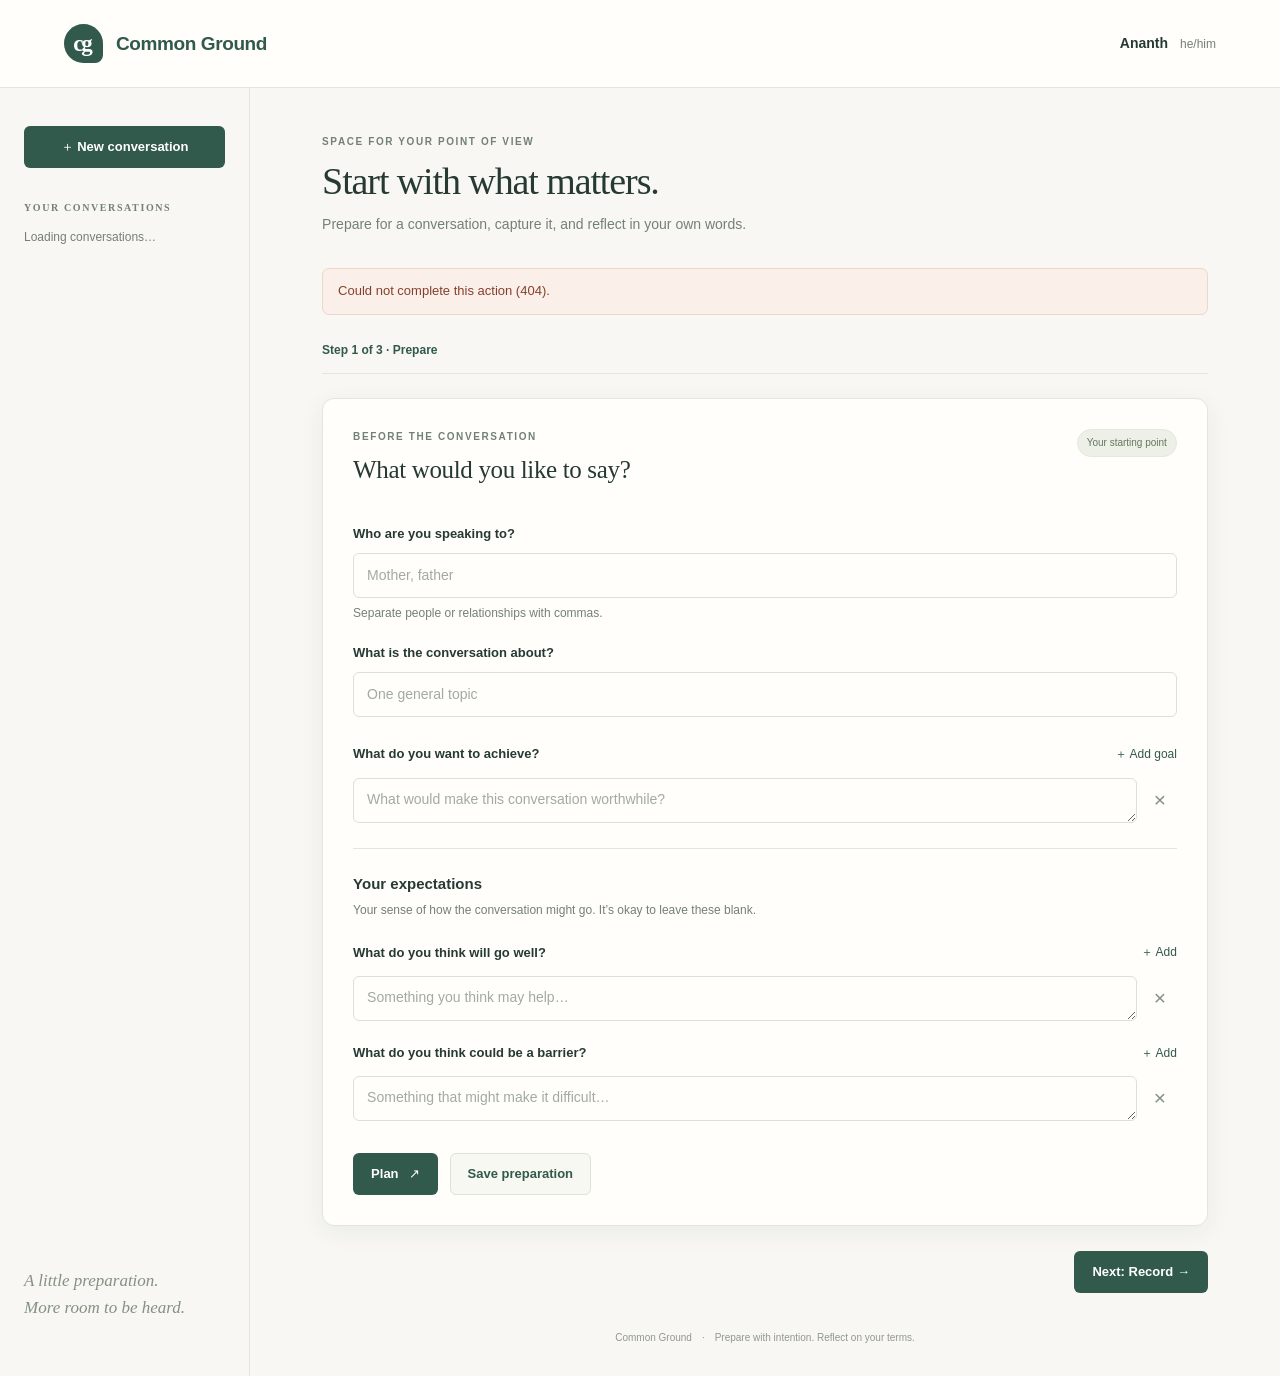
==== static/index.html @ 9dd07d62 "Fix app integration and restore reflection endpoints" ====
<!doctype html>
<html lang="en">
<head>
  <meta charset="utf-8">
  <meta name="viewport" content="width=device-width, initial-scale=1">
  <meta name="theme-color" content="#31594c">
  <title>Common Ground · Conversation preparation</title>
  <link rel="stylesheet" href="/static/style.css">
  <script type="module" src="/static/app.js"></script>
</head>
<body>
  <header class="topbar"><a class="brand" href="/" aria-label="Common Ground home"><span class="brand-mark" aria-hidden="true">cg</span><span>Common Ground</span></a><span class="profile" id="profile">Ananth <span>he/him</span></span></header>
  <div class="workspace">
    <aside class="sidebar" aria-label="Your conversations">
      <button class="button primary" id="new-session">＋ New conversation</button>
      <h2 class="eyebrow">Your conversations</h2>
      <div id="session-list" class="session-list"><p class="muted small">Loading conversations…</p></div>
      <p class="sidebar-note">A little preparation.<br>More room to be heard.</p>
    </aside>
    <main>
      <div class="page-heading"><div><p class="eyebrow">Space for your point of view</p><h1 id="page-title">Start with what matters.</h1><p id="page-description">Prepare for a conversation, capture it, and reflect in your own words.</p></div><button id="delete-session" class="text-button danger" hidden>Delete conversation</button></div>
      <div id="notice" class="notice" role="status" aria-live="polite" hidden></div>
      <p id="stage-progress" class="stage-progress" role="status">Step 1 of 3 · Prepare</p>
      <nav id="stage-tabs" class="stage-tabs" aria-label="Completed conversation" hidden>
        <button type="button" data-stage="prepare" aria-controls="prepare-stage">Preparation</button>
        <button type="button" data-stage="record" aria-controls="record-stage">Recording</button>
        <button type="button" data-stage="reflect" aria-controls="reflect-stage">Self-evaluation</button>
      </nav>
      <section id="prepare-stage" class="stage-panel" aria-label="Prepare">
        <form id="preparation-form" class="panel">
          <div class="section-heading"><div><p class="eyebrow">Before the conversation</p><h2>What would you like to say?</h2></div><span class="pill">Your starting point</span></div>
          <fieldset id="preparation-fields">
            <label for="audience">Who are you speaking to?</label><input id="audience" name="audience" placeholder="Mother, father" required maxlength="2000" aria-describedby="audience-help"><p class="help" id="audience-help">Separate people or relationships with commas.</p>
            <label for="topic">What is the conversation about?</label><input id="topic" name="topic" placeholder="One general topic" required maxlength="2000">
            <div class="field-group"><div class="label-row"><label id="goals-label">What do you want to achieve?</label><button type="button" class="add-button" data-add="goals" aria-label="Add a goal">＋ Add goal</button></div><div id="goals" aria-labelledby="goals-label"></div></div>
            <div class="expectations"><h3>Your expectations</h3><p class="help">Your sense of how the conversation might go. It’s okay to leave these blank.</p><div class="field-group"><div class="label-row"><label id="positives-label">What do you think will go well?</label><button type="button" class="add-button" data-add="positives" aria-label="Add something that might go well">＋ Add</button></div><div id="positives" aria-labelledby="positives-label"></div></div><div class="field-group"><div class="label-row"><label id="barriers-label">What do you think could be a barrier?</label><button type="button" class="add-button" data-add="barriers" aria-label="Add a possible barrier">＋ Add</button></div><div id="barriers" aria-labelledby="barriers-label"></div></div></div>
          </fieldset>
          <div id="preparation-locked" class="help" hidden>This preparation is preserved with your recording or reflection. Start a new conversation to change your goals.</div>
          <div id="clarifications" hidden></div>
          <div class="actions"><button type="submit" class="button primary" id="plan-button">Plan <span aria-hidden="true">↗</span></button><button type="button" class="button secondary" id="save-preparation">Save preparation</button><span class="help" id="model-status"></span></div>
        </form>
        <section class="panel plan-panel" id="plan-panel" hidden><div class="section-heading"><div><p class="eyebrow">A possible way forward</p><h2>Your conversation plan</h2></div><span class="pill">AI draft · editable</span></div><div class="plan-toolbar"><p class="help">A suggested sequence. Use the words that feel right to you.</p><button type="button" class="button secondary" id="edit-plan" aria-controls="plan-editor" aria-expanded="false">Edit wording</button></div><form id="chosen-plan-form"><div id="plan-preview"></div><div id="plan-editor" hidden></div><div class="actions"><button class="button primary" type="submit" id="save-plan">Save this plan</button><button class="button secondary" type="button" id="reject-plan">Discard suggestions</button><span class="help" id="plan-save-status"></span></div></form></section>
        <div class="stage-navigation"><button type="button" class="button primary" id="go-record">Next: Record →</button></div>
      </section>
      <section id="record-stage" class="stage-panel" aria-label="Record" hidden><div class="panel recording-panel"><p class="eyebrow">During the conversation</p><h2>Be present. We’ll keep the recording.</h2><p class="muted">Audio is saved with this conversation. There are no live alerts or analysis.</p><div class="recording-display"><div id="recording-orb" class="recording-orb" aria-hidden="true"><span></span></div><div class="timer" id="recording-timer">00:00</div><p id="recording-status" role="status" aria-live="polite">Ready when you are.</p></div><p class="help" id="recording-help">Keep this page open while recording. Let everyone know before you start.</p><div class="actions centered"><button class="button primary" id="start-recording">Start recording</button><button class="button stop" id="stop-recording" hidden>Stop and save</button><button class="button primary" id="retry-recording" hidden>Retry save</button><a class="button secondary" id="download-recording" hidden>Download a backup</a><button class="text-button danger" id="discard-recording" hidden>Discard captured audio</button></div><audio id="recording-playback" controls preload="metadata" hidden></audio><p id="recording-saved" class="help" hidden>Saved as MP4. You can return to this recording later.</p></div><div class="stage-navigation"><button type="button" class="button secondary" id="back-prepare">← Back to preparation</button><button type="button" class="button primary" id="go-reflect">Next: Self-evaluation →</button></div></section>
      <section id="reflect-stage" class="stage-panel" aria-label="Reflect" hidden><form class="panel" id="evaluation-form"><div class="section-heading"><div><p class="eyebrow">After the conversation</p><h2>How did it go for you?</h2></div><span class="pill">In your own words</span></div><p class="help">Your assessment is what counts. You can save a draft and return later.</p><div id="evaluation-goals"></div><label for="reflection">What went differently from what you expected? <span class="optional">Optional</span></label><div id="expectations-context" class="expectations-context"></div><textarea id="reflection" aria-describedby="expectations-context" rows="4" placeholder="Anything that surprised you, or that you would approach differently…"></textarea><div class="actions"><button class="button secondary" type="submit" name="state" value="draft">Save draft</button><button class="button primary" type="submit" name="state" value="completed">Complete reflection</button><span class="help" id="evaluation-status"></span></div></form><section class="panel summary-panel"><div class="section-heading"><div><p class="eyebrow">Optional</p><h2>Your conversation summary</h2></div><span class="pill">AI-assisted</span></div><p class="help" id="summary-sources">Uses your written evaluation and the saved audio, when available. These are sent to Google Gemini only when you generate a summary. Your ratings stay yours.</p><button class="button secondary" id="generate-summary">Generate summary</button><div id="summary-editor" hidden><p id="summary-outdated" class="notice" hidden>Your reflection or recording has changed. Generate a new summary to include the latest information.</p><p class="help" id="summary-used-sources"></p><label for="summary-text">AI summary · editable draft</label><textarea id="summary-text" rows="6"></textarea><button class="button secondary" id="save-summary">Save summary edits</button></div></section><div class="stage-navigation"><button type="button" class="button secondary" id="back-record">← Back to recording</button></div></section>
      <footer>Common Ground <span aria-hidden="true">·</span> Prepare with intention. Reflect on your terms.</footer>
    </main>
  </div>
</body>
</html>
---- static/style.css ----
:root{color-scheme:light;--paper:#f8f7f3;--white:#fffefa;--ink:#263a33;--muted:#738078;--green:#31594c;--green-light:#edf2ec;--line:#e2e6dc;--terracotta:#ae654b;--shadow:0 6px 25px #243c3010;font-family:Inter,-apple-system,BlinkMacSystemFont,"Segoe UI",sans-serif;font-synthesis:none;font-size:15px}*{box-sizing:border-box}body{margin:0;background:var(--paper);color:var(--ink);line-height:1.55}button,input,textarea,select{font:inherit}button,a,input,textarea,select{-webkit-tap-highlight-color:transparent}button{cursor:pointer}button:disabled{cursor:not-allowed;opacity:.5}button:focus-visible,a:focus-visible{outline:3px solid #b7955c;outline-offset:4px}input:focus,textarea:focus,select:focus{outline:2px solid #708f7d;outline-offset:1px}a{color:var(--green)}[hidden]{display:none!important}.topbar{height:88px;padding:0 5%;display:flex;align-items:center;justify-content:space-between;border-bottom:1px solid var(--line);background:var(--white)}.brand{display:flex;gap:13px;align-items:center;text-decoration:none;font-size:19px;font-weight:650;letter-spacing:-.4px}.brand-mark{width:39px;height:39px;display:grid;place-items:center;background:var(--green);border-radius:50% 50% 8px 50%;font-family:Georgia,serif;color:white;font-size:23px;letter-spacing:-2px;padding-right:3px}.profile{font-size:14px;font-weight:600}.profile span{color:var(--muted);font-size:12px;font-weight:400;padding-left:8px}.workspace{max-width:1440px;margin:auto;display:grid;grid-template-columns:250px minmax(0,1fr);min-height:calc(100vh - 88px)}.sidebar{border-right:1px solid var(--line);padding:38px 24px;display:flex;flex-direction:column}.sidebar>.button{width:100%;font-size:13px}.sidebar .eyebrow{margin:33px 0 14px}.session-list{display:grid;gap:8px}.session-item{padding:13px 12px;text-align:left;border:1px solid transparent;background:transparent;border-radius:8px;color:var(--ink);width:100%;overflow-wrap:anywhere}.session-item.active{background:#e9eee6;border-color:#dce4d6}.session-item:hover{background:#edf0e9}.session-item strong{display:block;font-weight:500;font-size:13px}.session-item small{font-size:11px;color:var(--muted)}.sidebar-note{font-family:Georgia,serif;font-style:italic;font-size:17px;line-height:1.6;color:#849183;margin-top:auto;padding-top:55px}main{padding:46px 7% 20px;min-width:0;max-width:1050px}.page-heading{display:flex;justify-content:space-between;gap:20px;align-items:start}.page-heading>div>p:last-child{color:var(--muted);font-size:14px;max-width:550px;margin-top:11px}.eyebrow{font-size:10px;text-transform:uppercase;font-weight:700;letter-spacing:1.6px;color:var(--muted);margin:0 0 9px}h1,h2,h3,p{margin-top:0}h1{font-family:Georgia,"Times New Roman",serif;font-weight:400;font-size:38px;line-height:1.18;letter-spacing:-1.1px;margin-bottom:0}h2{font-family:Georgia,"Times New Roman",serif;font-size:25px;font-weight:400;letter-spacing:-.35px;line-height:1.3;margin-bottom:12px}h3{font-size:15px;font-weight:600;margin-bottom:4px}.panel{padding:30px;background:var(--white);border:1px solid var(--line);border-radius:12px;box-shadow:var(--shadow);margin-bottom:23px}.section-heading{display:flex;justify-content:space-between;gap:16px;align-items:start;margin-bottom:18px}.section-heading h2{margin-bottom:0}.pill{white-space:nowrap;font-size:10px;color:#65765e;background:#edf0e7;border:1px solid #e4e9dc;border-radius:20px;padding:5px 9px}.help{font-size:12px;color:var(--muted);line-height:1.6;margin-top:6px;margin-bottom:0}.muted{color:var(--muted)}.small{font-size:12px}.optional{font-size:11px;color:var(--muted);font-weight:400}fieldset{border:0;margin:0;padding:0;min-width:0}label{display:block;font-size:13px;font-weight:550;margin:20px 0 8px}input,textarea,select{width:100%;padding:11px 13px;color:var(--ink);border:1px solid #dce1d7;background:#fffefb;border-radius:6px;transition:border-color .15s;min-width:0;font-size:14px}textarea{resize:vertical;min-height:72px}input::placeholder,textarea::placeholder{color:#a2aaa1}input:disabled,textarea:disabled{background:#f3f4ef;color:#7f877d}.field-group{margin-top:23px}.label-row{display:flex;justify-content:space-between;align-items:center;gap:10px;margin-bottom:9px}.label-row label{margin:0}.add-button{background:none;color:var(--green);border:0;padding:5px 0 5px 9px;font-size:12px;white-space:nowrap}.entry-row{display:flex;align-items:start;gap:6px;margin-bottom:8px}.entry-row textarea{min-height:45px;resize:vertical;line-height:1.4}.remove-button{border:0;background:transparent;color:#849082;font-size:21px;min-width:34px;min-height:44px;border-radius:5px}.remove-button:hover{color:#8a4131;background:#f6ebe5}.expectations{border-top:1px solid var(--line);padding-top:23px;margin-top:25px}.expectations .field-group{margin-top:18px}.button{display:inline-flex;gap:10px;align-items:center;justify-content:center;border:1px solid transparent;border-radius:6px;min-height:42px;padding:10px 17px;text-decoration:none;font-size:13px;font-weight:550;line-height:1.4}.primary{background:var(--green);color:white}.primary:hover:not(:disabled){background:#24483b}.secondary{background:#f7f8f2;color:var(--green);border-color:#dce2d5}.secondary:hover:not(:disabled){background:#edf1e7}.actions{display:flex;flex-wrap:wrap;gap:12px;align-items:center;margin-top:24px}.text-button{border:0;background:none;font-size:12px;line-height:1.5;padding:6px 0;white-space:nowrap;color:var(--green)}.danger{color:#95604d}.notice{font-size:13px;line-height:1.6;background:#edf2ea;border:1px solid #dce5d8;border-radius:7px;padding:12px 15px;margin:18px 0;color:#3e5942}.notice.error{background:#faf0e9;border-color:#ecd7c9;color:#873f2d}.plan-step,.evaluation-goal{border-top:1px solid var(--line);padding-top:18px;margin-top:22px}.step-number{font-size:10px;color:var(--terracotta);font-weight:650;letter-spacing:1.2px;text-transform:uppercase}.plan-panel{background:#fbfcf7}.plan-panel textarea{background:white}#clarifications{margin-top:23px;padding:20px;background:#f1f3eb;border:1px solid var(--line);border-radius:8px}#clarifications label{margin-top:16px}.question-row{display:flex;align-items:start;gap:10px}.question-row .button{white-space:nowrap;font-size:11px}.recording-panel{text-align:center;padding-top:36px;padding-bottom:34px}.recording-panel>p.muted{font-size:13px;max-width:420px;margin:0 auto}.recording-display{padding:28px 0 5px}.recording-orb{width:96px;height:96px;border-radius:50%;background:#edf1e7;display:grid;place-items:center;margin:0 auto 14px;border:1px solid #e1e8d9}.recording-orb span{width:28px;height:36px;border:2px solid #55745b;border-radius:20px;position:relative}.recording-orb span:after{content:"";position:absolute;height:8px;width:2px;background:#55745b;bottom:-10px;left:11px}.recording-orb.live{background:#f8e8df;border-color:#ebcbb9}.recording-orb.live span{background:#ac6148;border:0;width:24px;height:24px;border-radius:5px}.recording-orb.live span:after{display:none}.timer{font-variant-numeric:tabular-nums;font-family:Georgia,serif;font-size:42px;color:var(--green);line-height:1.3}.recording-display>p{font-size:13px;margin:7px 0}.centered{justify-content:center}.stop{background:#9f563f;color:white}audio{width:100%;margin:22px 0 8px}.next-link{display:block;margin:5px 0 20px auto;font-size:13px}.expectations-context{background:#f3f5ed;border-radius:7px;padding:15px;margin:22px 0;font-size:12px}.expectations-context p{margin:0 0 5px}.expectations-context ul{padding-left:18px;margin:5px 0 12px;color:#687461}.evaluation-goal>h3{font-size:15px;font-weight:600}.evaluation-goal label{margin-top:14px}.evaluation-goal details{margin-top:13px}.evaluation-goal summary{font-size:12px;color:var(--muted);cursor:pointer}.summary-panel #generate-summary{margin-top:17px}.summary-panel textarea{margin-bottom:14px}footer{font-size:10px;color:#90998c;display:flex;gap:10px;justify-content:center;margin:37px 0 10px;text-align:center}.busy{cursor:progress}.busy button[type=submit]{cursor:progress}@media(max-width:950px){main{padding-left:30px;padding-right:30px}.workspace{grid-template-columns:210px minmax(0,1fr)}.sidebar{padding:30px 18px}.pill{display:none}h1{font-size:33px}.panel{padding:25px}}@media(max-width:700px){.topbar{height:72px;padding:0 20px}.brand{font-size:17px;gap:10px}.brand-mark{width:34px;height:34px;font-size:21px}.profile{font-size:12px}.profile span{display:block;padding:0;text-align:right;font-size:10px}.workspace{display:block}.sidebar{border-right:0;border-bottom:1px solid var(--line);padding:14px 20px;display:grid;grid-template-columns:auto 1fr;gap:12px;align-items:center}.sidebar>.button{font-size:11px;min-height:40px;padding:8px 12px;white-space:nowrap}.sidebar>.eyebrow,.sidebar-note{display:none}.session-list{display:flex;overflow-x:auto;gap:7px}.session-list>p{margin:0}.session-item{min-width:135px;max-width:180px;flex-shrink:0;padding:8px 10px}.session-item strong{font-size:11px;white-space:nowrap;text-overflow:ellipsis;overflow:hidden}.session-item small{font-size:9px}main{padding:28px 18px 15px}.page-heading{display:block}.page-heading>div>p:last-child{font-size:12px;margin-bottom:8px}.page-heading .text-button{font-size:10px}h1{font-size:32px}h2{font-size:23px}.eyebrow{font-size:9px}.panel{padding:22px 18px;border-radius:9px}.section-heading{margin-bottom:15px}input,textarea,select{font-size:16px}label{font-size:12px}.add-button{font-size:11px}.button{font-size:12px;min-height:44px}.actions{gap:9px}.question-row{display:block}.question-row .button{margin-top:7px}.recording-panel{padding:29px 19px}.recording-panel h2{font-size:25px}.actions>.help{width:100%}footer{display:block;font-size:9px}.help{font-size:11px}}

/* A readable route through the conversation; editing remains a separate view. */
.plan-toolbar { display:flex; align-items:center; justify-content:space-between; gap:16px; margin-bottom:24px; }
.plan-toolbar .help { margin:0; max-width:390px; }
.plan-toolbar .button { flex-shrink:0; }
.plan-overview { padding:21px 23px; border-left:3px solid var(--green); background:#edf2e9; border-radius:0 8px 8px 0; }
.plan-intent { margin:0; font-size:17px; line-height:1.65; overflow-wrap:anywhere; }
.plan-route-heading { display:flex; align-items:center; justify-content:space-between; gap:15px; margin:28px 0 10px; }
.plan-route-heading h3 { margin:0; font-size:13px; color:var(--muted); font-weight:500; }
.plan-route { list-style:none; margin:0; padding:0; }
.route-item { position:relative; padding:0 0 13px; }
.route-item:not(:last-child)::before { content:""; position:absolute; top:40px; bottom:0; left:18px; width:1px; background:#cdd9ca; }
.route-step { position:relative; }
.route-step-heading { list-style:none; display:flex; align-items:center; gap:15px; padding:11px 0; cursor:pointer; border-radius:5px; }
.route-step-heading::-webkit-details-marker { display:none; }
.route-step-heading::after { content:"+"; margin-left:auto; flex-shrink:0; width:28px; height:28px; display:grid; place-items:center; border:1px solid var(--line); border-radius:50%; color:var(--green); font-size:18px; }
.route-step[open] > .route-step-heading::after { content:"−"; }
.route-step-heading:focus-visible, .plan-assumptions > summary:focus-visible { outline:3px solid #b7955c; outline-offset:4px; }
.route-number { flex:0 0 37px; height:37px; display:grid; place-items:center; border:1px solid #cdd9ca; border-radius:50%; background:var(--white); color:var(--green); font-size:12px; font-weight:650; }
.route-step[open] .route-number { background:var(--green); color:white; border-color:var(--green); }
.route-title { font-size:18px; line-height:1.4; font-weight:550; overflow-wrap:anywhere; min-width:0; }
.route-step-content { margin:7px 0 13px 52px; display:grid; grid-template-columns:minmax(0,1fr) minmax(0,1fr); gap:23px; padding:8px 0 15px; }
.route-step-content h4 { margin:0 0 12px; font-size:10px; text-transform:uppercase; letter-spacing:1.2px; color:#65775e; font-weight:650; }
.route-points ul { margin:0; padding-left:17px; font-size:14px; line-height:1.7; }
.route-points li { padding-left:3px; margin-bottom:11px; overflow-wrap:anywhere; white-space:pre-line; }
.route-points li::marker { color:#91a183; }
.route-wording { align-self:start; background:#f2eee4; border-radius:8px; padding:19px 21px; }
.route-wording h4 { color:#8b7151; }
.route-wording blockquote { margin:0; font-family:Georgia,serif; font-size:19px; line-height:1.65; color:#514a3b; overflow-wrap:anywhere; white-space:pre-line; }
.plan-assumptions { border-top:1px solid var(--line); padding:17px 0 0; margin-top:12px; font-size:12px; color:#7c684e; }
.plan-assumptions > summary { cursor:pointer; padding:5px 0; }
.plan-assumptions ul { padding-left:20px; line-height:1.7; overflow-wrap:anywhere; }
.plan-assumptions li { margin-bottom:8px; }
@media(max-width:950px) {
  .route-step-content { grid-template-columns:minmax(0,1fr); gap:12px; }
}
@media(max-width:700px) {
  .plan-toolbar { align-items:flex-start; gap:10px; }
  .plan-toolbar .button { padding:9px 12px; font-size:11px; }
  .plan-overview { padding:16px; }
  .plan-intent { font-size:15px; }
  .route-title { font-size:16px; }
  .route-step-heading { gap:10px; }
  .route-step-heading::after { width:24px; height:24px; }
  .route-step-content { margin-left:0; padding:10px 0 12px 19px; margin-top:0; }
  .route-points { padding-left:10px; }
  .route-wording { margin-left:10px; padding:16px; }
  .route-wording blockquote { font-size:18px; }
  .plan-route-heading h3 { font-size:12px; }
}

.stage-progress { margin:26px 0 24px; padding-bottom:14px; border-bottom:1px solid var(--line); font-size:12px; font-weight:600; color:var(--green); scroll-margin-top:20px; }
.stage-tabs { display:flex; margin:26px 0 24px; border-bottom:1px solid var(--line); scroll-margin-top:20px; }
.stage-tabs button { flex:1; padding:14px 8px; border:0; border-bottom:2px solid transparent; background:transparent; color:var(--muted); font-size:12px; }
.stage-tabs button[aria-current] { border-bottom-color:var(--green); color:var(--green); font-weight:600; }
.stage-navigation { display:flex; justify-content:space-between; gap:12px; margin:25px 0; flex-wrap:wrap; }
#prepare-stage > .stage-navigation { justify-content:flex-end; }
#expectations-context { margin:10px 0 14px; }
#summary-used-sources { margin-top:18px; }
@media(max-width:700px) { .stage-navigation .button { flex:1 1 150px; } }
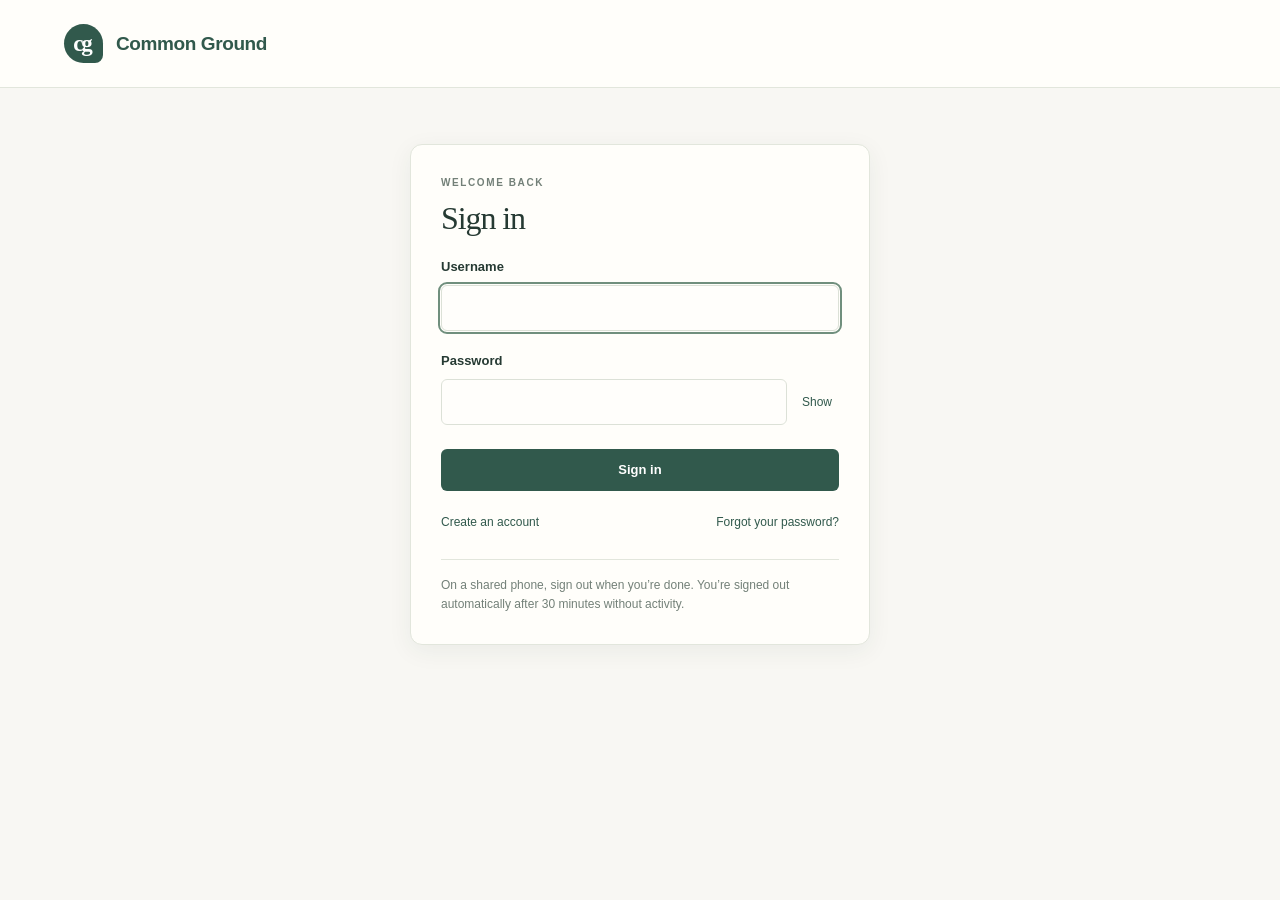
==== commit 34eb9e3e: "add quiet facilitator and live prompts" ====
--- a/static/index.html
+++ b/static/index.html
@@ -9,8 +9,65 @@
   <script type="module" src="/static/app.js"></script>
 </head>
 <body>
-  <header class="topbar"><a class="brand" href="/" aria-label="Common Ground home"><span class="brand-mark" aria-hidden="true">cg</span><span>Common Ground</span></a><span class="profile" id="profile">Ananth <span>he/him</span></span></header>
-  <div class="workspace">
+  <header class="topbar"><a class="brand" href="/" aria-label="Common Ground home"><span class="brand-mark" aria-hidden="true">cg</span><span>Common Ground</span></a><div class="account-area" id="account-area" hidden><span class="profile" id="profile"></span><button type="button" class="text-button" id="open-insights" hidden>Insights</button><button type="button" class="text-button" id="open-account">Account</button></div></header>
+  <section id="auth-view" class="auth-view" aria-label="Your account" hidden>
+    <div class="panel auth-card">
+      <div id="auth-message" class="notice" role="status" aria-live="polite" hidden></div>
+      <form method="post" id="signin-form" class="auth-form">
+        <p class="eyebrow">Welcome back</p>
+        <h1>Sign in</h1>
+        <label for="signin-username">Username</label>
+        <input id="signin-username" name="username" autocomplete="username" autocapitalize="none" spellcheck="false" required maxlength="32">
+        <label for="signin-password">Password</label>
+        <div class="password-field"><input id="signin-password" name="password" type="password" autocomplete="current-password" required maxlength="256"><button type="button" class="text-button reveal" aria-controls="signin-password" aria-pressed="false">Show</button></div>
+        <div class="actions"><button type="submit" class="button primary">Sign in</button></div>
+        <p class="auth-switch"><button type="button" class="text-button" data-auth="register">Create an account</button><button type="button" class="text-button" data-auth="recover">Forgot your password?</button></p>
+      </form>
+      <form method="post" id="register-form" class="auth-form" hidden>
+        <p class="eyebrow">New here</p>
+        <h1>Create your account</h1>
+        <p class="help">Only you can see your conversations.</p>
+        <label for="register-name">Your name</label>
+        <input id="register-name" name="name" autocomplete="name" required maxlength="60">
+        <label for="register-pronouns">Your pronouns</label>
+        <input id="register-pronouns" name="pronouns" list="pronoun-options" required maxlength="30" placeholder="she/her" aria-describedby="register-pronouns-help">
+        <p class="help" id="register-pronouns-help">Used when your plans and summaries refer to you.</p>
+        <label for="register-username">Username</label>
+        <input id="register-username" name="username" autocomplete="username" autocapitalize="none" spellcheck="false" required minlength="3" maxlength="32" aria-describedby="register-username-help">
+        <p class="help" id="register-username-help">3–32 letters, numbers, dots, dashes or underscores. You’ll use it to sign in.</p>
+        <label for="register-password">Password</label>
+        <div class="password-field"><input id="register-password" name="password" type="password" autocomplete="new-password" required minlength="15" maxlength="256" aria-describedby="register-password-help"><button type="button" class="text-button reveal" aria-controls="register-password" aria-pressed="false">Show</button></div>
+        <p class="help" id="register-password-help">At least 15 characters. A short sentence you’ll remember works well, like “my sister’s blue bicycle”. <span class="password-count" data-for="register-password"></span></p>
+        <div class="actions"><button type="submit" class="button primary">Create account</button></div>
+        <p class="auth-switch"><button type="button" class="text-button" data-auth="signin">I already have an account</button></p>
+      </form>
+      <form method="post" id="recover-form" class="auth-form" hidden>
+        <p class="eyebrow">Forgot your password</p>
+        <h1>Reset your password</h1>
+        <p class="help">Use the recovery code you saved when you created your account.</p>
+        <label for="recover-username">Username</label>
+        <input id="recover-username" name="username" autocomplete="username" autocapitalize="none" spellcheck="false" required maxlength="32">
+        <label for="recover-code">Recovery code</label>
+        <input id="recover-code" name="recovery_code" autocomplete="off" autocapitalize="characters" spellcheck="false" required maxlength="40" placeholder="XXXX-XXXX-XXXX-XXXX-XXXX">
+        <label for="recover-password">New password</label>
+        <div class="password-field"><input id="recover-password" name="new_password" type="password" autocomplete="new-password" required minlength="15" maxlength="256" aria-describedby="recover-password-help"><button type="button" class="text-button reveal" aria-controls="recover-password" aria-pressed="false">Show</button></div>
+        <p class="help" id="recover-password-help">At least 15 characters. <span class="password-count" data-for="recover-password"></span></p>
+        <div class="actions"><button type="submit" class="button primary">Reset password</button></div>
+        <p class="auth-switch"><button type="button" class="text-button" data-auth="signin">Back to sign in</button></p>
+      </form>
+      <div id="recovery-code-view" hidden>
+        <p class="eyebrow">Keep this safe</p>
+        <h1>Your recovery code</h1>
+        <p class="help">If you forget your password, this code is the only way back into your account. Write it down or keep it somewhere private. It won’t be shown again.</p>
+        <p class="recovery-code" id="recovery-code"></p>
+        <div class="actions"><button type="button" class="button secondary" id="copy-recovery-code">Copy code</button></div>
+        <label class="checkbox"><input type="checkbox" id="recovery-saved"> I’ve saved my recovery code somewhere private.</label>
+        <div class="actions"><button type="button" class="button primary" id="recovery-continue" disabled>Continue</button></div>
+      </div>
+      <p class="help auth-privacy">On a shared phone, sign out when you’re done. You’re signed out automatically after 30 minutes without activity.</p>
+    </div>
+  </section>
+  <div class="workspace" id="workspace" hidden>
     <aside class="sidebar" aria-label="Your conversations">
       <button class="button primary" id="new-session">＋ New conversation</button>
       <h2 class="eyebrow">Your conversations</h2>
@@ -20,6 +77,7 @@
     <main>
       <div class="page-heading"><div><p class="eyebrow">Space for your point of view</p><h1 id="page-title">Start with what matters.</h1><p id="page-description">Prepare for a conversation, capture it, and reflect in your own words.</p></div><button id="delete-session" class="text-button danger" hidden>Delete conversation</button></div>
       <div id="notice" class="notice" role="status" aria-live="polite" hidden></div>
+      <div id="check-in" class="check-in" role="region" aria-label="Check-in" hidden></div>
       <p id="stage-progress" class="stage-progress" role="status">Step 1 of 3 · Prepare</p>
       <nav id="stage-tabs" class="stage-tabs" aria-label="Completed conversation" hidden>
         <button type="button" data-stage="prepare" aria-controls="prepare-stage">Preparation</button>
@@ -30,7 +88,7 @@
         <form id="preparation-form" class="panel">
           <div class="section-heading"><div><p class="eyebrow">Before the conversation</p><h2>What would you like to say?</h2></div><span class="pill">Your starting point</span></div>
           <fieldset id="preparation-fields">
-            <label for="audience">Who are you speaking to?</label><input id="audience" name="audience" placeholder="Mother, father" required maxlength="2000" aria-describedby="audience-help"><p class="help" id="audience-help">Separate people or relationships with commas.</p>
+            <div class="field-group people-field"><div class="label-row"><label id="audience-label">Who are you speaking to?</label><button type="button" class="add-button" data-add="audience" aria-label="Add a person">＋ Add person</button></div><div id="audience" aria-labelledby="audience-label"></div><p class="help" id="audience-help">Press space after each person. “mother father” becomes two boxes.</p></div>
             <label for="topic">What is the conversation about?</label><input id="topic" name="topic" placeholder="One general topic" required maxlength="2000">
             <div class="field-group"><div class="label-row"><label id="goals-label">What do you want to achieve?</label><button type="button" class="add-button" data-add="goals" aria-label="Add a goal">＋ Add goal</button></div><div id="goals" aria-labelledby="goals-label"></div></div>
             <div class="expectations"><h3>Your expectations</h3><p class="help">Your sense of how the conversation might go. It’s okay to leave these blank.</p><div class="field-group"><div class="label-row"><label id="positives-label">What do you think will go well?</label><button type="button" class="add-button" data-add="positives" aria-label="Add something that might go well">＋ Add</button></div><div id="positives" aria-labelledby="positives-label"></div></div><div class="field-group"><div class="label-row"><label id="barriers-label">What do you think could be a barrier?</label><button type="button" class="add-button" data-add="barriers" aria-label="Add a possible barrier">＋ Add</button></div><div id="barriers" aria-labelledby="barriers-label"></div></div></div>
@@ -42,10 +100,126 @@
         <section class="panel plan-panel" id="plan-panel" hidden><div class="section-heading"><div><p class="eyebrow">A possible way forward</p><h2>Your conversation plan</h2></div><span class="pill">AI draft · editable</span></div><div class="plan-toolbar"><p class="help">A suggested sequence. Use the words that feel right to you.</p><button type="button" class="button secondary" id="edit-plan" aria-controls="plan-editor" aria-expanded="false">Edit wording</button></div><form id="chosen-plan-form"><div id="plan-preview"></div><div id="plan-editor" hidden></div><div class="actions"><button class="button primary" type="submit" id="save-plan">Save this plan</button><button class="button secondary" type="button" id="reject-plan">Discard suggestions</button><span class="help" id="plan-save-status"></span></div></form></section>
         <div class="stage-navigation"><button type="button" class="button primary" id="go-record">Next: Record →</button></div>
       </section>
-      <section id="record-stage" class="stage-panel" aria-label="Record" hidden><div class="panel recording-panel"><p class="eyebrow">During the conversation</p><h2>Be present. We’ll keep the recording.</h2><p class="muted">Audio is saved with this conversation. There are no live alerts or analysis.</p><div class="recording-display"><div id="recording-orb" class="recording-orb" aria-hidden="true"><span></span></div><div class="timer" id="recording-timer">00:00</div><p id="recording-status" role="status" aria-live="polite">Ready when you are.</p></div><p class="help" id="recording-help">Keep this page open while recording. Let everyone know before you start.</p><div class="actions centered"><button class="button primary" id="start-recording">Start recording</button><button class="button stop" id="stop-recording" hidden>Stop and save</button><button class="button primary" id="retry-recording" hidden>Retry save</button><a class="button secondary" id="download-recording" hidden>Download a backup</a><button class="text-button danger" id="discard-recording" hidden>Discard captured audio</button></div><audio id="recording-playback" controls preload="metadata" hidden></audio><p id="recording-saved" class="help" hidden>Saved as MP4. You can return to this recording later.</p></div><div class="stage-navigation"><button type="button" class="button secondary" id="back-prepare">← Back to preparation</button><button type="button" class="button primary" id="go-reflect">Next: Self-evaluation →</button></div></section>
+      <section id="record-stage" class="stage-panel" aria-label="Record" hidden><div class="panel recording-panel"><p class="eyebrow">During the conversation</p><h2>Be present. We’ll keep the recording.</h2><p class="muted" id="recording-note">Audio is saved with this conversation. There are no live alerts or analysis.</p><div class="recording-display"><div id="recording-orb" class="recording-orb" aria-hidden="true"><span></span></div><div class="timer" id="recording-timer">00:00</div><p id="recording-status" role="status" aria-live="polite">Ready when you are.</p></div><p class="help" id="recording-help">Keep this page open while recording. Let everyone know before you start.</p><div class="actions centered"><button class="button primary" id="start-recording">Start recording</button><button class="button stop" id="stop-recording" hidden>Stop and save</button><button class="button primary" id="retry-recording" hidden>Retry save</button><a class="button secondary" id="download-recording" hidden>Download a backup</a><button class="text-button danger" id="discard-recording" hidden>Discard captured audio</button></div><audio id="recording-playback" controls preload="metadata" hidden></audio><p id="recording-saved" class="help" hidden>Saved as MP4. You can return to this recording later.</p><button type="button" class="text-button danger" id="rerecord" hidden>Discard and record again</button></div>
+        <section class="panel prompts-panel" id="prompts-panel" aria-labelledby="prompts-heading" hidden>
+          <div class="section-heading"><h2 id="prompts-heading">Quiet prompts</h2><span class="pill" id="prompts-pill">Optional</span></div>
+          <p class="help" id="prompts-intro">Cues from your plan that wait for you to look. Nothing beeps, vibrates or pops up.</p>
+          <fieldset id="prompt-modes" class="prompt-modes">
+            <legend class="visually-hidden">When should prompts appear?</legend>
+            <label class="prompt-mode"><input type="radio" name="prompt-mode" value="off" checked><span><strong>No prompts</strong><small>Have this conversation on your own.</small></span></label>
+            <label class="prompt-mode"><input type="radio" name="prompt-mode" value="on_request"><span><strong>When I ask <span class="prompt-suggested" data-mode="on_request" hidden>Suggested</span></strong><small>Tap “Get a prompt” whenever you’d like a cue drawn from the whole conversation so far.</small></span></label>
+            <label class="prompt-mode"><input type="radio" name="prompt-mode" value="auto"><span><strong>As we go <span class="prompt-suggested" data-mode="auto" hidden>Suggested</span></strong><small>A cue refreshes about every 45 seconds, only when it might help.</small></span></label>
+          </fieldset>
+          <label class="share-check prompt-instant" id="prompt-instant-field" hidden><input type="checkbox" id="prompt-instant"> Instant prompts (experimental): the whole conversation streams to Google while prompts are on, so cues arrive in about a second.</label>
+          <label class="prompt-language" id="prompt-language-field" for="prompt-language">Prompt language
+            <select id="prompt-language"><option value="en">English</option><option value="hi" lang="hi">हिन्दी (Hindi)</option><option value="hinglish">Hinglish</option></select>
+          </label>
+          <p class="help" id="prompt-suggestion"></p>
+          <p class="help" id="prompt-voice-tip" hidden>Tip: add a voice sample in Account so prompts can tell your voice from your family’s.</p>
+          <p class="help" id="prompts-privacy">With prompts on, audio is sent to Google Gemini each time a prompt is prepared: the conversation so far when you ask, or the latest minute for prompts as you go. Prompts and brief notes are saved with this conversation and deleted with it. Let everyone know before you start.</p>
+          <div id="prompts-live" hidden>
+            <div id="prompt-card" class="prompt-card"></div>
+            <p class="help" id="prompt-status"></p>
+            <div class="actions"><button type="button" class="button secondary" id="ask-prompt">Get a prompt</button></div>
+            <div id="prompt-outline" class="prompt-outline"></div>
+          </div>
+          <ol id="prompt-history" class="prompt-history" hidden></ol>
+        </section>
+        <details class="panel follow-up-panel" id="follow-up-panel" hidden>
+          <summary>Haven’t had this conversation yet?</summary>
+          <p class="help">That’s okay. Tell us what got in the way, and we’ll help you get ready for another try. This stays private to you.</p>
+          <form method="post" id="follow-up-form">
+            <fieldset class="follow-up-reasons"><legend>What got in the way?</legend>
+              <label><input type="radio" name="reason" value="no_right_moment"> I didn’t find the right moment</label>
+              <label><input type="radio" name="reason" value="felt_nervous"> I felt too nervous</label>
+              <label><input type="radio" name="reason" value="family_busy"> My family wasn’t available</label>
+              <label><input type="radio" name="reason" value="felt_unsafe"> It didn’t feel safe</label>
+              <label><input type="radio" name="reason" value="changed_mind"> I changed my mind</label>
+              <label><input type="radio" name="reason" value="other"> Something else</label>
+            </fieldset>
+            <label for="follow-up-date">When might you try again? <span class="optional">Optional</span></label>
+            <input type="date" id="follow-up-date" name="next_try">
+            <label for="follow-up-note">Anything you want to remember? <span class="optional">Optional</span></label>
+            <textarea id="follow-up-note" name="note" rows="2" maxlength="500"></textarea>
+            <div class="actions"><button type="submit" class="button secondary">Save</button></div>
+          </form>
+          <div id="follow-up-advice" class="follow-up-advice" role="status" hidden></div>
+        </details>
+        <div class="stage-navigation"><button type="button" class="button secondary" id="back-prepare">← Back to preparation</button><button type="button" class="button primary" id="go-reflect">Next: Self-evaluation →</button></div></section>
       <section id="reflect-stage" class="stage-panel" aria-label="Reflect" hidden><form class="panel" id="evaluation-form"><div class="section-heading"><div><p class="eyebrow">After the conversation</p><h2>How did it go for you?</h2></div><span class="pill">In your own words</span></div><p class="help">Your assessment is what counts. You can save a draft and return later.</p><div id="evaluation-goals"></div><label for="reflection">What went differently from what you expected? <span class="optional">Optional</span></label><div id="expectations-context" class="expectations-context"></div><textarea id="reflection" aria-describedby="expectations-context" rows="4" placeholder="Anything that surprised you, or that you would approach differently…"></textarea><div class="actions"><button class="button secondary" type="submit" name="state" value="draft">Save draft</button><button class="button primary" type="submit" name="state" value="completed">Complete reflection</button><span class="help" id="evaluation-status"></span></div></form><section class="panel summary-panel"><div class="section-heading"><div><p class="eyebrow">Optional</p><h2>Your conversation summary</h2></div><span class="pill">AI-assisted</span></div><p class="help" id="summary-sources">Uses your written evaluation and the saved audio, when available. These are sent to Google Gemini only when you generate a summary. Your ratings stay yours.</p><button class="button secondary" id="generate-summary">Generate summary</button><div id="summary-editor" hidden><p id="summary-outdated" class="notice" hidden>Your reflection or recording has changed. Generate a new summary to include the latest information.</p><p class="help" id="summary-used-sources"></p><label for="summary-text">AI summary · editable draft</label><textarea id="summary-text" rows="6"></textarea><button class="button secondary" id="save-summary">Save summary edits</button></div></section><div class="stage-navigation"><button type="button" class="button secondary" id="back-record">← Back to recording</button></div></section>
       <footer>Common Ground <span aria-hidden="true">·</span> Prepare with intention. Reflect on your terms.</footer>
     </main>
   </div>
+  <dialog id="account-dialog" class="account-dialog" aria-labelledby="account-title">
+    <div class="section-heading"><div><p class="eyebrow">Signed in as <span id="account-username"></span></p><h2 id="account-title">Your account</h2></div><button type="button" class="text-button" id="close-account">Close</button></div>
+    <div id="account-message" class="notice" role="status" aria-live="polite" hidden></div>
+    <form method="post" id="profile-form">
+      <h3>Profile</h3>
+      <label for="profile-name">Your name</label>
+      <input id="profile-name" name="name" autocomplete="name" required maxlength="60">
+      <label for="profile-pronouns">Your pronouns</label>
+      <input id="profile-pronouns" name="pronouns" list="pronoun-options" required maxlength="30">
+      <label for="profile-gender">Gender <span class="optional">optional</span></label>
+      <input id="profile-gender" name="gender" maxlength="30">
+      <div class="actions"><button type="submit" class="button secondary">Save profile</button></div>
+    </form>
+    <form method="post" id="password-form">
+      <h3>Change password</h3>
+      <input type="text" name="username" autocomplete="username" hidden>
+      <label for="current-password">Current password</label>
+      <input id="current-password" name="current_password" type="password" autocomplete="current-password" required maxlength="256">
+      <label for="new-password">New password</label>
+      <input id="new-password" name="new_password" type="password" autocomplete="new-password" required minlength="15" maxlength="256" aria-describedby="new-password-help">
+      <p class="help" id="new-password-help">At least 15 characters. Changing it signs you out on your other devices. <span class="password-count" data-for="new-password"></span></p>
+      <div class="actions"><button type="submit" class="button secondary">Change password</button></div>
+    </form>
+    <form method="post" id="recovery-form">
+      <h3>Recovery code</h3>
+      <p class="help">Lost your recovery code? Make a new one; the old one stops working.</p>
+      <label for="recovery-password">Current password</label>
+      <input id="recovery-password" name="password" type="password" autocomplete="current-password" required maxlength="256">
+      <div class="actions"><button type="submit" class="button secondary">Make a new recovery code</button></div>
+      <p class="recovery-code" id="new-recovery-code" hidden></p>
+    </form>
+    <section class="voice-section" id="team-section" hidden>
+      <h3>Team access <span class="optional">admin</span></h3>
+      <p class="help">Choose who at Umeed for Women can see anonymous insights, and who else can manage this. They need an account first.</p>
+      <ul class="team-list" id="team-list"></ul>
+      <form method="post" id="team-form" class="team-form">
+        <label for="team-username">Username</label>
+        <input id="team-username" autocomplete="off" autocapitalize="none" spellcheck="false" required>
+        <label for="team-role">Access</label>
+        <select id="team-role"><option value="insight_viewer">Can see anonymous insights</option><option value="admin">Admin: can manage team access</option></select>
+        <div class="actions"><button type="submit" class="button secondary">Give access</button></div>
+      </form>
+      <p class="help" id="team-status" role="status"></p>
+    </section>
+    <section class="voice-section" id="insights-section">
+      <h3>Help Umeed for Women <span class="optional">optional</span></h3>
+      <p class="help">Share anonymous counts with the NGO so they can improve their support: how many conversations were prepared and held, what got in the way, how goals went and how prompts were used. Never your name, your words, your plans, your reflections or your recordings, and nothing at all until at least five people share. You can stop at any time.</p>
+      <label class="share-check"><input type="checkbox" id="share-insights"> Share anonymous insights</label>
+      <p class="help" id="insights-status" role="status"></p>
+    </section>
+    <section id="voice-section" class="voice-section" hidden>
+      <h3>Voice matching <span class="optional">experimental</span></h3>
+      <label class="share-check"><input type="checkbox" id="voice-opt-in"> Try voice matching</label>
+      <p class="help">Lets prompts tell your voice from your family’s. Read the sentence below aloud in a quiet place. Only a voice fingerprint is kept on this server, never the recording, and you can delete it at any time. It’s experimental: when voices sound alike, prompts simply don’t use it.</p>
+      <p class="voice-sentence">“I’m getting ready for an important conversation with my family, and I want to say clearly what matters to me.”</p>
+      <p class="help" id="voice-status" role="status"></p>
+      <div class="actions"><button type="button" class="button secondary" id="voice-record">Record voice sample</button><button type="button" class="text-button danger" id="voice-delete" hidden>Delete voice sample</button></div>
+    </section>
+    <div class="actions"><button type="button" class="button secondary" id="sign-out">Sign out</button></div>
+    <details class="danger-zone">
+      <summary>Delete account</summary>
+      <form method="post" id="delete-account-form">
+        <p class="help">Deletes your account and every conversation, recording, prompt and reflection in it. This can’t be undone.</p>
+        <label for="delete-password">Current password</label>
+        <input id="delete-password" name="password" type="password" autocomplete="current-password" required maxlength="256">
+        <div class="actions"><button type="submit" class="button danger-button">Delete my account</button></div>
+      </form>
+    </details>
+  </dialog>
+  <datalist id="pronoun-options"><option value="she/her"><option value="he/him"><option value="they/them"></datalist>
+<dialog id="insights-dialog" class="account-dialog insights-dialog" aria-labelledby="insights-title"><form method="dialog" class="dialog-close"><button class="text-button">Close</button></form><h2 id="insights-title">Anonymous insights</h2><p class="help">Counts from participants who chose to share. Small numbers are shown as “fewer than 3”, so no one can be singled out. No names, words, plans, reflections or recordings are ever included.</p><div id="insights-body"></div></dialog>
 </body>
 </html>
--- a/static/style.css
+++ b/static/style.css
@@ -59,3 +59,126 @@
 #expectations-context { margin:10px 0 14px; }
 #summary-used-sources { margin-top:18px; }
 @media(max-width:700px) { .stage-navigation .button { flex:1 1 150px; } }
+
+/* Quiet prompts: optional support that waits to be looked at. No sound, motion or announcements.
+   The cue card deliberately mirrors the plan's "You could say" block: it is the plan, resurfacing. */
+.visually-hidden { position:absolute; width:1px; height:1px; padding:0; margin:-1px; overflow:hidden; clip:rect(0 0 0 0); white-space:nowrap; border:0; }
+.prompts-panel .section-heading { margin-bottom:8px; align-items:center; }
+.prompts-panel > .help { max-width:600px; }
+.prompt-modes { display:grid; gap:9px; margin:20px 0 6px; }
+.prompt-modes .prompt-mode { display:flex; gap:13px; align-items:flex-start; margin:0; padding:14px 16px; border:1px solid var(--line); border-radius:8px; background:var(--white); font-weight:400; cursor:pointer; }
+.prompt-mode input { width:auto; flex:0 0 auto; margin:3px 0 0; padding:0; accent-color:var(--green); }
+.prompt-mode strong { display:block; font-size:14px; font-weight:600; }
+.prompt-mode small { display:block; font-size:12px; color:var(--muted); line-height:1.5; margin-top:2px; }
+.prompt-mode:has(input:checked) { border-color:#9fb6a5; background:#f1f5ee; }
+.prompt-mode:has(input:disabled) { cursor:not-allowed; opacity:.6; }
+.prompt-suggested { display:inline-block; margin-left:7px; padding:1px 8px; font-size:10px; font-weight:600; color:#65765e; background:#edf0e7; border:1px solid #e4e9dc; border-radius:20px; vertical-align:1px; }
+/* While recording, the choice shrinks to one row so it can still be changed mid-conversation. */
+.prompts-panel.live .prompt-modes { grid-template-columns:repeat(3, minmax(0, 1fr)); gap:0; margin:4px 0 20px; border:1px solid var(--line); border-radius:8px; overflow:hidden; }
+.prompts-panel.live .prompt-modes .prompt-mode { border:0; border-radius:0; padding:10px 12px; align-items:center; justify-content:center; gap:8px; }
+.prompts-panel.live .prompt-modes .prompt-mode + .prompt-mode { border-left:1px solid var(--line); }
+.prompts-panel.live .prompt-mode small, .prompts-panel.live .prompt-suggested { display:none; }
+.prompts-panel.live .prompt-mode strong { font-size:12px; font-weight:550; }
+.prompts-panel.live .prompt-mode input { margin:0; }
+.prompt-card { background:#f2eee4; border-radius:8px; padding:19px 21px; }
+.prompt-card.empty { background:#f3f5ed; }
+.prompt-kind { margin:0 0 8px; font-size:10px; text-transform:uppercase; letter-spacing:1.2px; color:#8b7151; font-weight:650; }
+.prompt-text { margin:0; font-size:15px; line-height:1.6; overflow-wrap:anywhere; }
+.prompt-card.empty .prompt-text { color:var(--muted); font-size:13px; }
+.prompt-card blockquote { margin:12px 0 0; font-family:Georgia, serif; font-size:19px; line-height:1.6; color:#514a3b; overflow-wrap:anywhere; }
+#prompt-status { min-height:19px; margin-top:9px; }
+#prompts-live > .actions { margin-top:12px; }
+#prompt-suggestion { margin-top:14px; }
+.prompt-language { max-width:320px; }
+.prompt-language select { margin-top:8px; }
+/* The safety cue looks like any other cue, since family members may see the screen; helplines wait behind "More help". */
+.prompt-help { margin-top:12px; font-size:13px; }
+.prompt-help summary { width:max-content; color:var(--muted); cursor:pointer; }
+.prompt-help p { margin:6px 0 0; line-height:1.6; }
+.prompt-history .prompt-help-text { color:var(--terracotta); }
+.prompt-outline { display:grid; grid-template-columns:minmax(0, 1.25fr) minmax(0, 1fr); gap:20px 30px; margin-top:26px; }
+.prompt-outline h3 { margin:0 0 6px; font-size:12px; font-weight:600; color:var(--muted); }
+.prompt-steps, .prompt-goals { list-style:none; margin:0; padding:0; font-size:13px; }
+.prompt-steps li { display:flex; gap:10px; align-items:baseline; padding:7px 0; border-top:1px solid var(--line); color:var(--muted); }
+.prompt-step-number { flex:0 0 auto; font-size:11px; font-weight:650; color:#91a183; font-variant-numeric:tabular-nums; }
+.prompt-step-title { min-width:0; overflow-wrap:anywhere; }
+.prompt-steps li[aria-current] { color:var(--ink); font-weight:600; }
+.prompt-steps li[aria-current] .prompt-step-number { color:var(--terracotta); }
+.prompt-now { margin-left:auto; flex:0 0 auto; font-size:10px; font-weight:650; color:var(--terracotta); }
+.prompt-goals li { position:relative; padding:7px 0 7px 20px; border-top:1px solid var(--line); color:var(--muted); overflow-wrap:anywhere; }
+.prompt-goals li::before { content:""; position:absolute; left:2px; top:13px; width:9px; height:9px; border:1.5px solid #b4c1ae; border-radius:50%; box-sizing:border-box; }
+.prompt-goals li.raised { color:var(--ink); }
+.prompt-goals li.raised::before { background:var(--green); border-color:var(--green); }
+.prompt-history { list-style:none; margin:14px 0 0; padding:0; font-size:13px; }
+.prompt-history li { display:grid; grid-template-columns:52px minmax(0, 1fr); gap:12px; padding:13px 0; border-top:1px solid var(--line); }
+.prompt-time { color:var(--muted); font-size:12px; font-variant-numeric:tabular-nums; padding-top:1px; }
+.prompt-history strong { display:block; font-size:11px; font-weight:650; color:#8b7151; }
+.prompt-history p { margin:2px 0 0; overflow-wrap:anywhere; }
+.prompt-history blockquote { margin:6px 0 0; font-family:Georgia, serif; font-size:15px; line-height:1.6; color:#514a3b; overflow-wrap:anywhere; }
+@media(max-width:700px) {
+  /* On a phone, the recorder tightens up so the current prompt is visible without scrolling far. */
+  #record-stage.prompts-live .recording-panel { padding-top:20px; padding-bottom:18px; }
+  #record-stage.prompts-live .recording-display { padding-top:10px; }
+  #record-stage.prompts-live .recording-orb { width:58px; height:58px; margin-bottom:6px; }
+  #record-stage.prompts-live #recording-help, #record-stage.prompts-live #recording-note { display:none; }
+  .prompts-panel.live .prompt-modes .prompt-mode { padding:9px 4px; gap:5px; }
+  .prompts-panel.live .prompt-mode strong { font-size:11px; }
+  .prompt-card { padding:16px; }
+  .prompt-card blockquote { font-size:17px; }
+  .prompt-outline { grid-template-columns:minmax(0, 1fr); gap:16px; }
+}
+
+/* Accounts: sign in, create an account, recover, and settings. */
+.account-area { display:flex; align-items:center; gap:16px; }
+.auth-view { min-height:calc(100vh - 88px); display:grid; place-items:start center; padding:56px 20px; }
+.auth-card { width:100%; max-width:460px; }
+.auth-card h1 { font-size:32px; margin-bottom:6px; }
+.auth-form .actions .button { width:100%; }
+.auth-switch { display:flex; flex-wrap:wrap; justify-content:space-between; gap:8px; margin:16px 0 0; }
+.auth-privacy { margin-top:22px; padding-top:16px; border-top:1px solid var(--line); }
+.password-field { display:flex; align-items:center; gap:8px; }
+.password-field .reveal { flex:0 0 auto; min-width:44px; min-height:44px; }
+.recovery-code { margin:18px 0 0; padding:16px; border-radius:8px; background:#f2eee4; text-align:center; font-family:ui-monospace, SFMono-Regular, Menlo, Consolas, monospace; font-size:19px; letter-spacing:1px; overflow-wrap:anywhere; user-select:all; }
+.checkbox { display:flex; gap:10px; align-items:flex-start; font-weight:400; }
+.checkbox input { width:auto; margin-top:4px; accent-color:var(--green); }
+.account-dialog { width:min(560px, calc(100% - 32px)); max-height:calc(100% - 48px); padding:28px; border:1px solid var(--line); border-radius:12px; background:var(--white); color:var(--ink); box-shadow:var(--shadow); }
+.account-dialog::backdrop { background:#1f2d2766; }
+.account-dialog form { border-top:1px solid var(--line); padding-top:18px; margin-top:22px; }
+.account-dialog h3 { margin-bottom:0; }
+.danger-zone { border-top:1px solid var(--line); margin-top:22px; padding-top:18px; }
+.danger-zone summary { cursor:pointer; color:#95604d; font-size:13px; font-weight:550; }
+.danger-zone form { border:0; padding-top:0; margin-top:8px; }
+.danger-button { background:#9f563f; color:white; }
+.danger-button:hover:not(:disabled) { background:#86462f; }
+@media(max-width:700px) { .recovery-code { font-size:15px; letter-spacing:.3px; padding:14px 8px; } .auth-view { min-height:calc(100vh - 72px); padding:28px 16px; } .account-area { gap:10px; } .account-dialog { padding:22px 18px; } }
+
+/* Optional voice sample in account settings. */
+.voice-section { border-top:1px solid var(--line); padding-top:18px; margin-top:22px; }
+.voice-sentence { margin:14px 0 0; padding:14px 16px; border-radius:8px; background:#f2eee4; font-family:Georgia, serif; font-size:17px; line-height:1.6; color:#514a3b; }
+
+/* Follow-up when a conversation hasn't happened yet, the check-in, and insights. */
+.check-in { margin:0 0 18px; padding:16px 18px; border:1px solid var(--line); border-radius:10px; background:#f2eee4; }
+.check-in p { margin:0 0 10px; }
+.follow-up-panel summary { cursor:pointer; font-weight:600; }
+.follow-up-panel[open] summary { margin-bottom:10px; }
+.follow-up-reasons { border:0; padding:0; margin:6px 0 14px; display:grid; gap:8px; }
+.follow-up-reasons legend { font-weight:600; margin-bottom:6px; }
+.follow-up-reasons label { display:flex; gap:10px; align-items:center; font-weight:400; }
+.follow-up-advice { margin-top:14px; padding:14px 16px; border-radius:8px; background:#edf2ec; }
+.follow-up-advice p { margin:0 0 6px; }
+.share-check { display:flex; gap:10px; align-items:center; font-weight:400; }
+.insights-dialog ul { margin:6px 0 14px; padding-left:18px; }
+.insights-dialog h3 { margin:16px 0 4px; font-size:15px; }
+
+/* Team access (admins) in account settings. */
+.team-list { margin:10px 0 14px; padding-left:18px; }
+.team-list li { margin-bottom:6px; }
+.team-list .text-button { margin-left:8px; }
+.team-form select { width:100%; }
+
+/* Instant prompts (Gemini Live) choice on the Record step. */
+.prompt-instant { margin: 10px 0; }
+
+/* One text box per person. Space or a comma opens the next box. */
+.people-field { margin-top: 0; }
+.person-row input { min-height: 44px; }
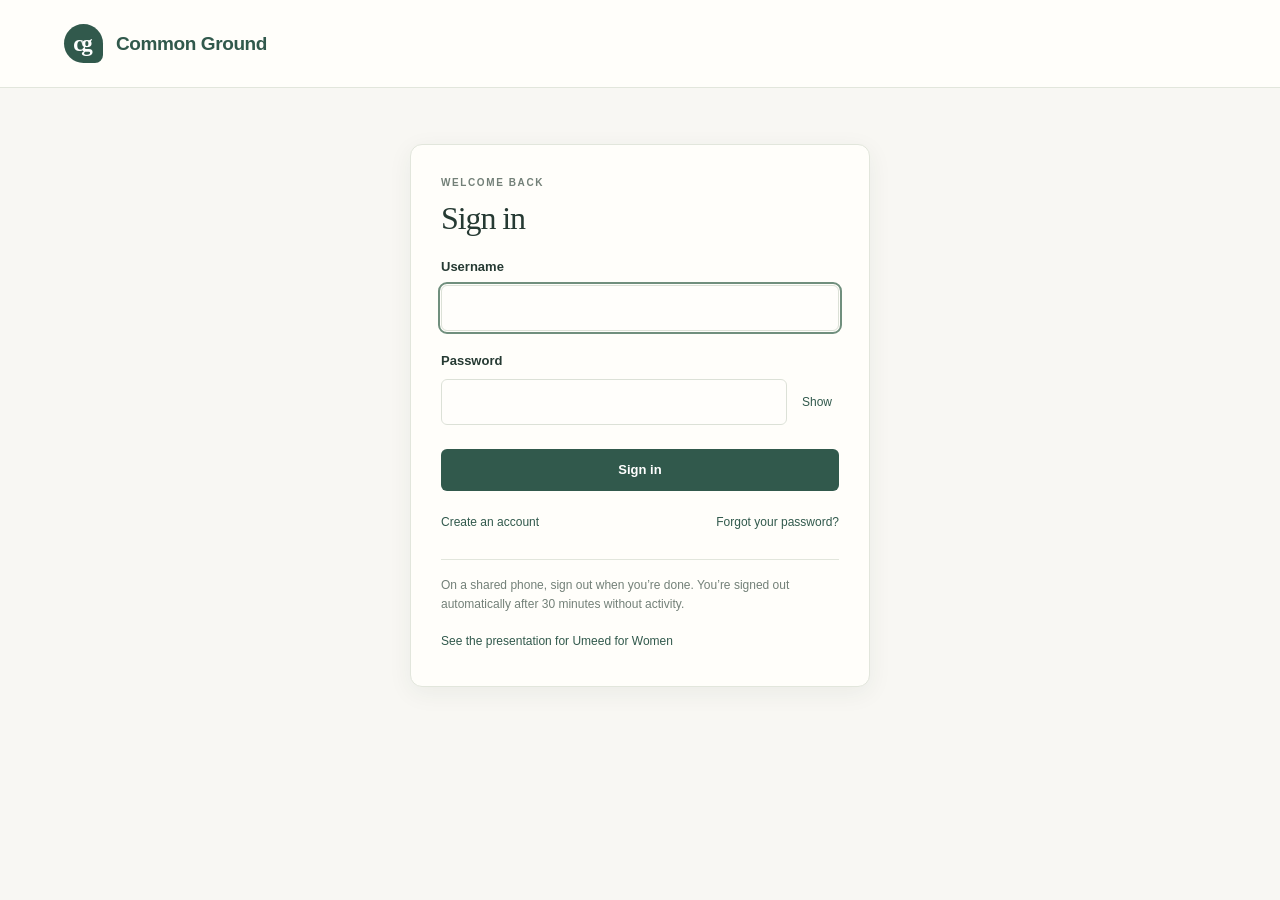
==== commit 0c6b5551: "Final version: Gemini-written NGO slides per conversation; Umeed presentation in the app; voice regi" ====
--- a/static/index.html
+++ b/static/index.html
@@ -6,10 +6,12 @@
   <meta name="theme-color" content="#31594c">
   <title>Common Ground · Conversation preparation</title>
   <link rel="stylesheet" href="/static/style.css">
+  <link rel="stylesheet" href="/static/deck/deck.css">
   <script type="module" src="/static/app.js"></script>
+  <script type="module" src="/static/deck.mjs"></script>
 </head>
 <body>
-  <header class="topbar"><a class="brand" href="/" aria-label="Common Ground home"><span class="brand-mark" aria-hidden="true">cg</span><span>Common Ground</span></a><div class="account-area" id="account-area" hidden><span class="profile" id="profile"></span><button type="button" class="text-button" id="open-insights" hidden>Insights</button><button type="button" class="text-button" id="open-account">Account</button></div></header>
+  <header class="topbar"><a class="brand" href="/" aria-label="Common Ground home"><span class="brand-mark" aria-hidden="true">cg</span><span>Common Ground</span></a><div class="account-area" id="account-area" hidden><span class="profile" id="profile"></span><button type="button" class="text-button" data-open-deck>Presentation for Umeed</button><button type="button" class="text-button" id="open-insights" hidden>Insights</button><button type="button" class="text-button" id="open-account">Account</button></div></header>
   <section id="auth-view" class="auth-view" aria-label="Your account" hidden>
     <div class="panel auth-card">
       <div id="auth-message" class="notice" role="status" aria-live="polite" hidden></div>
@@ -64,7 +66,16 @@
         <label class="checkbox"><input type="checkbox" id="recovery-saved"> I’ve saved my recovery code somewhere private.</label>
         <div class="actions"><button type="button" class="button primary" id="recovery-continue" disabled>Continue</button></div>
       </div>
+      <div id="voice-register-view" hidden>
+        <p class="eyebrow">Optional</p>
+        <h1>Register your voice</h1>
+        <p class="help">So the app can tell your voice from your family’s, read this sentence aloud in a quiet place, then press Stop. Only a voice fingerprint is kept on this server, never the recording, and you can delete it or record again in Account at any time.</p>
+        <p class="voice-sentence">“I’m getting ready for an important conversation with my family, and I want to say clearly what matters to me.”</p>
+        <p class="help" id="voice-register-status" role="status"></p>
+        <div class="actions"><button type="button" class="button primary" id="voice-register-record">Record my voice</button><button type="button" class="button secondary" id="voice-register-skip">Skip for now</button></div>
+      </div>
       <p class="help auth-privacy">On a shared phone, sign out when you’re done. You’re signed out automatically after 30 minutes without activity.</p>
+      <p class="help auth-deck"><button type="button" class="text-button" data-open-deck>See the presentation for Umeed for Women</button></p>
     </div>
   </section>
   <div class="workspace" id="workspace" hidden>
@@ -83,7 +94,17 @@
         <button type="button" data-stage="prepare" aria-controls="prepare-stage">Preparation</button>
         <button type="button" data-stage="record" aria-controls="record-stage">Recording</button>
         <button type="button" data-stage="reflect" aria-controls="reflect-stage">Self-evaluation</button>
+        <button type="button" data-stage="slides" aria-controls="slides-stage">NGO slides</button>
       </nav>
+      <section id="slides-stage" class="stage-panel" aria-label="NGO slides" hidden>
+        <div class="panel slides-intro">
+          <p class="eyebrow">For Umeed for Women</p>
+          <h2>Slides about this conversation</h2>
+          <p class="help" id="slides-status"></p>
+          <div class="actions"><button type="button" class="button primary" id="make-slides">Create slides with Gemini</button></div>
+        </div>
+        <div class="deck-inline" id="deck-inline" hidden></div>
+      </section>
       <section id="prepare-stage" class="stage-panel" aria-label="Prepare">
         <form id="preparation-form" class="panel">
           <div class="section-heading"><div><p class="eyebrow">Before the conversation</p><h2>What would you like to say?</h2></div><span class="pill">Your starting point</span></div>
@@ -111,6 +132,7 @@
             <label class="prompt-mode"><input type="radio" name="prompt-mode" value="auto"><span><strong>As we go <span class="prompt-suggested" data-mode="auto" hidden>Suggested</span></strong><small>A cue refreshes about every 45 seconds, only when it might help.</small></span></label>
           </fieldset>
           <label class="share-check prompt-instant" id="prompt-instant-field" hidden><input type="checkbox" id="prompt-instant"> Instant prompts (experimental): the whole conversation streams to Google while prompts are on, so cues arrive in about a second.</label>
+          <label class="share-check prompt-instant" id="prompt-monitor-field" hidden><input type="checkbox" id="prompt-monitor"> Show what goes to Gemini and what comes back (only on this screen, never saved)</label>
           <label class="prompt-language" id="prompt-language-field" for="prompt-language">Prompt language
             <select id="prompt-language"><option value="en">English</option><option value="hi" lang="hi">हिन्दी (Hindi)</option><option value="hinglish">Hinglish</option></select>
           </label>
@@ -124,6 +146,26 @@
             <div id="prompt-outline" class="prompt-outline"></div>
           </div>
           <ol id="prompt-history" class="prompt-history" hidden></ol>
+        </section>
+        <section class="panel live-monitor" id="live-monitor" hidden aria-live="polite">
+          <h2>What goes to Gemini, and what comes back</h2>
+          <div id="live-monitor-live" hidden>
+            <p class="help" id="live-monitor-status">Connecting to Gemini Live…</p>
+            <div class="live-monitor-meter" aria-hidden="true"><span id="live-monitor-level"></span></div>
+            <h3>What Gemini hears, live (You, Person 1, Person 2…)</h3>
+            <p class="help" id="live-monitor-voices">Telling voices apart once someone speaks.</p>
+            <p class="live-monitor-transcript" id="live-monitor-transcript"></p>
+          </div>
+          <div id="live-monitor-sent" hidden>
+            <h3>Input: what was sent</h3>
+            <details><summary>Instructions (the same every time)</summary><pre id="io-instruction"></pre></details>
+            <pre id="live-monitor-check"></pre>
+            <h3>Output: what Gemini answered</h3>
+            <pre id="io-output"></pre>
+            <p class="help" id="io-shown"></p>
+          </div>
+          <p class="help" id="live-monitor-empty">Tap “Get a prompt” to see exactly what is sent and what comes back.</p>
+          <p class="help">Only on this screen. Nothing here is saved.</p>
         </section>
         <details class="panel follow-up-panel" id="follow-up-panel" hidden>
           <summary>Haven’t had this conversation yet?</summary>
@@ -150,6 +192,14 @@
       <footer>Common Ground <span aria-hidden="true">·</span> Prepare with intention. Reflect on your terms.</footer>
     </main>
   </div>
+  <dialog id="deck-dialog" class="deck-dialog" aria-label="Common Ground for Umeed for Women: presentation">
+    <div class="deck-viewer" id="deck-viewer">
+    <div class="deck-bar"><p class="deck-name">Common Ground for Umeed for Women</p><span class="deck-count" id="deck-count"></span><button type="button" class="button secondary" id="deck-fullscreen">Full screen</button><button type="button" class="button secondary" id="deck-close">Close</button></div>
+    <div class="deck-frame" id="deck-frame"><div class="deck-stage" id="deck-stage"></div></div>
+    <div class="deck-controls"><button type="button" class="button secondary" id="deck-prev">← Previous</button><select id="deck-jump" aria-label="Go to slide"></select><button type="button" class="button secondary" id="deck-next">Next →</button><button type="button" class="button secondary" id="deck-notes-toggle" aria-expanded="false">Speaker notes</button></div>
+    <p class="deck-notes" id="deck-notes" hidden></p>
+    </div>
+  </dialog>
   <dialog id="account-dialog" class="account-dialog" aria-labelledby="account-title">
     <div class="section-heading"><div><p class="eyebrow">Signed in as <span id="account-username"></span></p><h2 id="account-title">Your account</h2></div><button type="button" class="text-button" id="close-account">Close</button></div>
     <div id="account-message" class="notice" role="status" aria-live="polite" hidden></div>
--- a/static/style.css
+++ b/static/style.css
@@ -182,3 +182,24 @@
 /* One text box per person. Space or a comma opens the next box. */
 .people-field { margin-top: 0; }
 .person-row input { min-height: 44px; }
+
+/* Optional live view of what Gemini hears (instant prompts). */
+.live-monitor h2 { font-size: 16px; margin: 0 0 6px; }
+.live-monitor-meter { height: 8px; border-radius: 4px; background: var(--line); overflow: hidden; margin: 6px 0 10px; }
+.live-monitor-meter span { display: block; height: 100%; width: 0; background: #31594c; transition: width 0.1s linear; }
+.live-monitor-transcript { white-space: pre-wrap; max-height: 9em; overflow-y: auto; font-size: 14px; line-height: 1.5; margin: 0 0 8px; }
+.live-monitor pre { white-space: pre-wrap; word-break: break-word; font-size: 12px; max-height: 14em; overflow-y: auto; }
+
+/* Input and output of the last request to Gemini. */
+.live-monitor h3 { font-size: 14px; margin: 12px 0 4px; }
+#live-monitor-sent:not([hidden]) ~ #live-monitor-empty { display: none; }
+
+/* A cue is what she could say next; the hint above it says what the line does. */
+.prompt-card .prompt-hint { font-size: 14px; opacity: 0.8; margin: 2px 0 6px; }
+.prompt-card .prompt-line { font-size: 20px; line-height: 1.4; font-weight: 500; margin: 4px 0 0; }
+
+/* The live transcript, line by line, with who said it. */
+.live-monitor-transcript .said { margin: 0 0 4px; }
+.live-monitor-transcript .said-you b { color: #31594c; }
+.live-monitor-transcript .said-other b { color: #8a4b2d; }
+.live-monitor-transcript .said-unclear b { opacity: 0.65; }
--- a/static/deck/deck.css
+++ b/static/deck/deck.css
@@ -0,0 +1,92 @@
+/* The Umeed presentation inside the app (static/deck.mjs). The deck's own styles are scoped to .deck-stage so
+   they never touch the rest of the app; slides are a fixed 1920×1080 canvas, scaled to fit the screen. */
+.deck-stage {
+  --ink: #1f2a25;
+  --green: #24463b;
+  --paper: #f5f2ea;
+  --sage: #e4ebe2;
+  --terra: #a8553a;
+  --muted: #56635c;
+  --card: #fbf9f4;
+  --rule: #cfd8cf;
+  --on-dark: #f5f2ea;
+  --on-dark-soft: #e9c9b8;
+  width: 1920px;
+  height: 1080px;
+  flex: none;
+  transform-origin: center center;
+}
+.deck-stage section.slide { width: 1920px; height: 1080px; box-sizing: border-box; position: relative; overflow: hidden; background: var(--paper); color: var(--ink); padding: 128px; display: flex; flex-direction: column; gap: 40px; font-family: 'Inter', system-ui, sans-serif; text-align: left; }
+.deck-stage section.sage { background: var(--sage); }
+.deck-stage section.dark { background: var(--green); color: var(--on-dark); justify-content: center; }
+.deck-stage section.accent { background: var(--terra); color: #fbf6ef; justify-content: center; }
+.deck-stage section.with-footer { padding: 128px 128px 160px; }
+.deck-stage aside { display: none; }
+
+.deck-stage .eyebrow { font-size: 24px; font-weight: 600; letter-spacing: 0.12em; text-transform: uppercase; color: var(--terra); margin: 0; }
+.deck-stage section.dark .eyebrow, .deck-stage section.accent .eyebrow { color: var(--on-dark-soft); }
+.deck-stage section.accent .eyebrow { color: #fbe3d6; }
+
+.deck-stage h1.title { font-family: 'Source Serif 4', Georgia, serif; font-size: 112px; line-height: 1.05; font-weight: 600; margin: 0; }
+.deck-stage h2.heading { font-family: 'Source Serif 4', Georgia, serif; font-size: 64px; line-height: 1.1; font-weight: 600; margin: 0; color: var(--green); }
+.deck-stage section.dark h2.heading, .deck-stage section.accent h2.heading { color: inherit; }
+
+.deck-stage .lead { font-size: 36px; line-height: 1.4; margin: 0; max-width: 1400px; }
+.deck-stage .byline { font-size: 28px; margin: 0; color: var(--on-dark-soft); }
+.deck-stage .big { font-family: 'Source Serif 4', Georgia, serif; font-size: 72px; line-height: 1.15; font-weight: 600; margin: 0; max-width: 1500px; }
+.deck-stage .note { font-size: 28px; line-height: 1.45; color: var(--muted); margin: 0; max-width: 1500px; }
+.deck-stage section.accent .note { color: #fbe3d6; }
+.deck-stage .footer { position: absolute; left: 128px; bottom: 64px; width: 1664px; font-size: 24px; color: var(--muted); margin: 0; }
+
+.deck-stage .cards { display: flex; gap: 32px; }
+.deck-stage .cards.grid { display: grid; grid-template-columns: 1fr 1fr; gap: 28px; }
+.deck-stage .card { flex: 1; background: var(--card); border-radius: 20px; padding: 44px; display: flex; flex-direction: column; gap: 16px; animation: deck-rise 0.6s ease-out both; }
+.deck-stage .cards .card:nth-child(2) { animation-delay: 0.12s; }
+.deck-stage .cards .card:nth-child(3) { animation-delay: 0.24s; }
+.deck-stage .cards .card:nth-child(4) { animation-delay: 0.36s; }
+.deck-stage .card h3 { font-family: 'Source Serif 4', Georgia, serif; font-size: 40px; line-height: 1.15; margin: 0; color: var(--green); }
+.deck-stage .card .card-step { font-size: 24px; font-weight: 600; letter-spacing: 0.08em; text-transform: uppercase; color: var(--terra); margin: 0; }
+.deck-stage .card .card-text { font-size: 28px; line-height: 1.45; margin: 0; color: var(--ink); }
+.deck-stage .card.highlight { background: var(--green); }
+.deck-stage .card.highlight h3, .deck-stage .card.highlight .card-text { color: var(--on-dark); }
+.deck-stage .card.highlight .card-step { color: var(--on-dark-soft); }
+
+.deck-stage table.results { border-collapse: collapse; width: 100%; font-size: 28px; }
+.deck-stage table.results th { text-align: left; font-size: 24px; font-weight: 600; letter-spacing: 0.08em; text-transform: uppercase; color: var(--muted); padding: 0 0 16px; border-bottom: 2px solid var(--green); }
+.deck-stage table.results td { padding: 18px 0; border-bottom: 1px solid var(--rule); }
+.deck-stage table.results td.value { font-weight: 600; color: var(--green); text-align: right; padding-left: 32px; white-space: nowrap; }
+.deck-stage table.results th.value { text-align: right; }
+
+.deck-stage ol.asks { font-size: 32px; line-height: 1.45; margin: 0; padding-left: 48px; }
+.deck-stage ol.asks li { margin-bottom: 20px; }
+
+@keyframes deck-rise { from { opacity: 0; transform: translateY(24px); } }
+
+/* The viewer: full screen, with the slide in the middle and the controls around it. */
+.deck-dialog { width: 100vw; height: 100vh; max-width: none; max-height: none; margin: 0; padding: 0; border: 0; background: #14211c; color: #f5f2ea; }
+.deck-dialog[open] { display: flex; flex-direction: column; }
+.deck-dialog::backdrop { background: #0b1411; }
+.deck-bar, .deck-controls { display: flex; align-items: center; gap: 10px; padding: 10px 16px; flex-wrap: wrap; }
+.deck-bar .deck-name { margin: 0; font-weight: 600; flex: 1; min-width: 0; }
+.deck-count { font-variant-numeric: tabular-nums; opacity: 0.85; }
+.deck-frame { flex: 1; min-height: 0; overflow: hidden; display: flex; align-items: center; justify-content: center; }
+.deck-controls { justify-content: center; }
+.deck-controls select { max-width: min(60vw, 420px); }
+.deck-dialog .button.secondary { background: #f5f2ea; color: #1f2a25; }
+.deck-notes { max-height: 24vh; overflow-y: auto; margin: 0; padding: 12px 20px 18px; font-size: 15px; line-height: 1.55; background: #1d2f28; }
+.deck-error { padding: 24px; }
+.auth-deck { margin-top: 12px; }
+
+/* The same viewer in the full-window dialog, in full screen, or inside the conversation's NGO slides tab. */
+.deck-viewer { display: flex; flex-direction: column; height: 100%; min-height: 0; background: #14211c; color: #f5f2ea; }
+.deck-dialog .deck-viewer { flex: 1; }
+.deck-viewer:fullscreen { height: 100vh; }
+.deck-inline .deck-viewer { height: min(78vh, 760px); border-radius: 12px; overflow: hidden; margin-top: 18px; }
+.deck-inline .deck-notes { max-height: 30%; }
+
+/* Her own words can be long: wrap anywhere rather than spill off the slide. */
+.deck-stage .card-text, .deck-stage .lead, .deck-stage h1.title, .deck-stage .card h3, .deck-stage td { overflow-wrap: anywhere; }
+
+/* The NGO slides tab's own panel, above the slides Gemini made. */
+#slides-stage .slides-intro h2 { margin: 4px 0 8px; }
+.deck-stage section.quote .big, .deck-stage section.sage .big { max-width: 1600px; font-size: 60px; }
